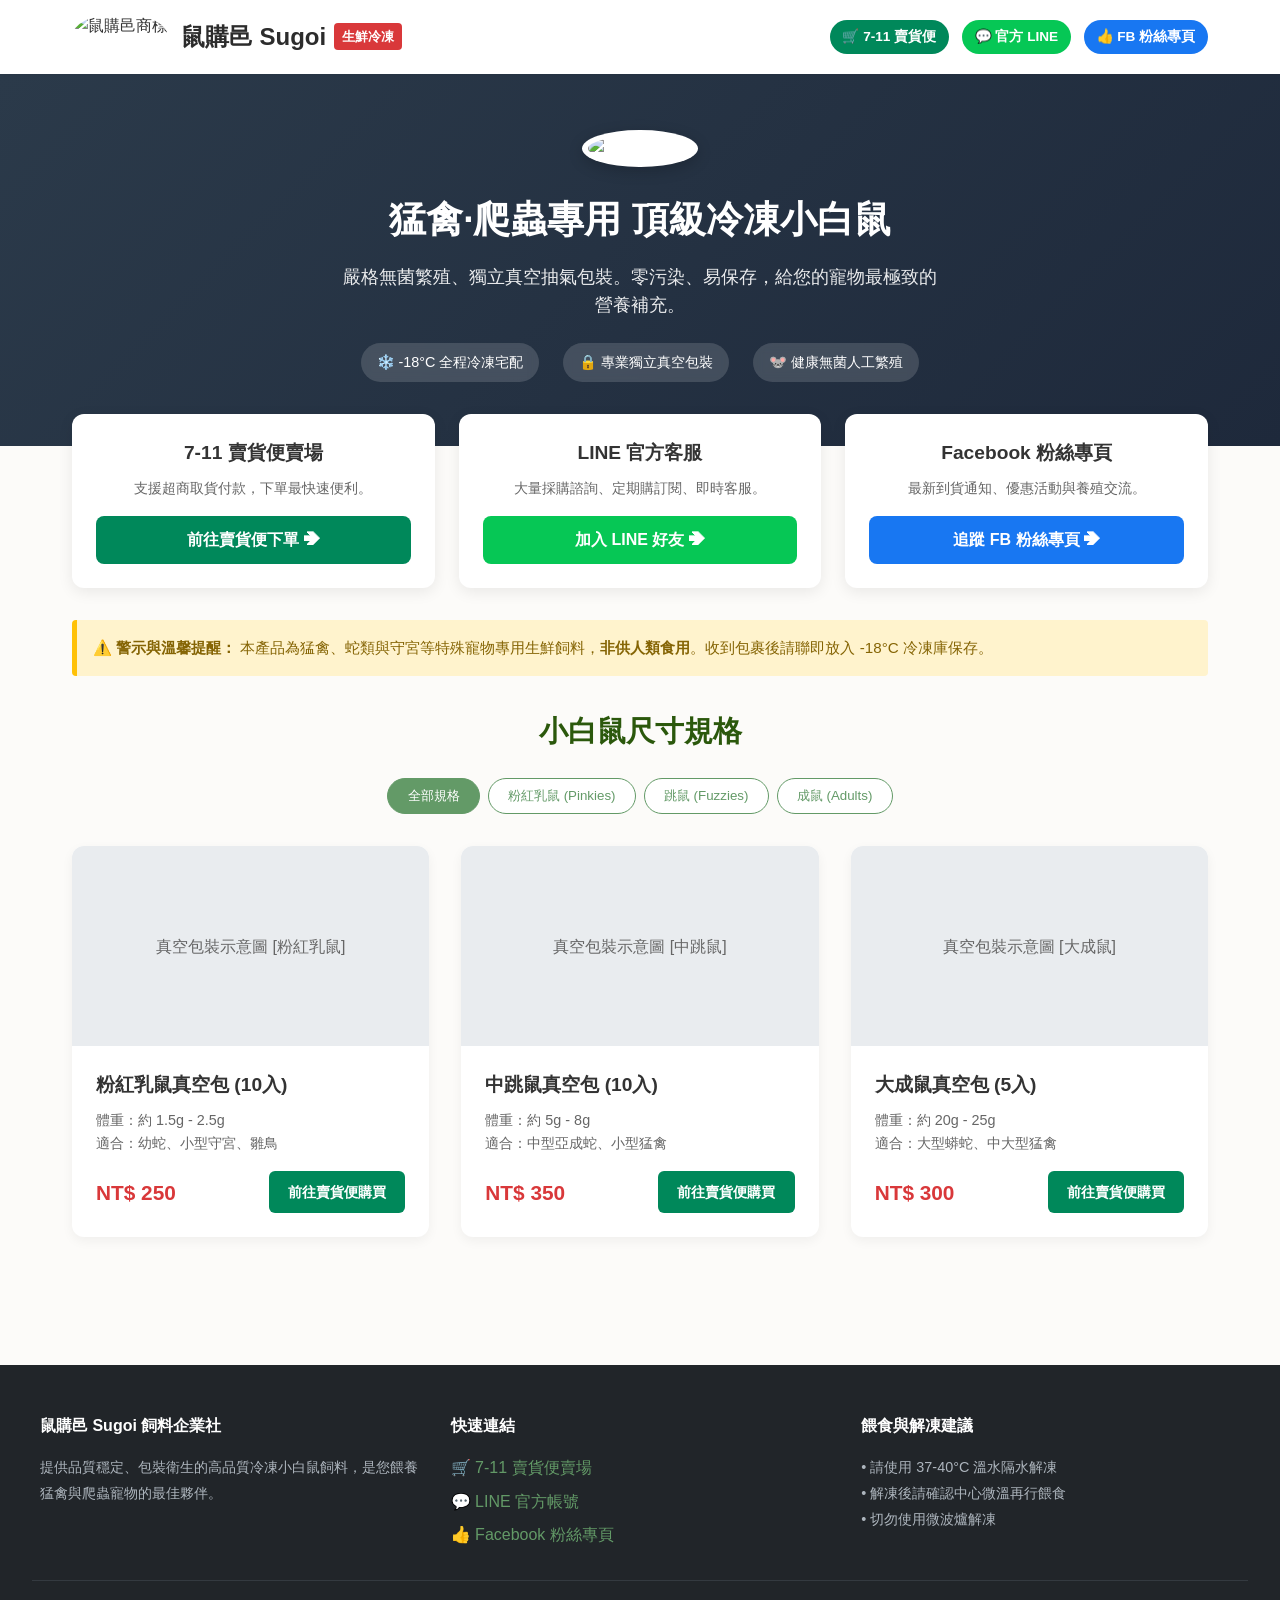
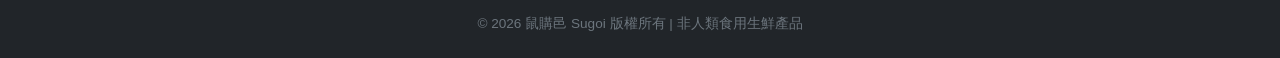
==== index.html @ fac13fe6 "Rename main.html to index.html" ====
<!DOCTYPE html>
<html lang="zh-TW">
<head>
  <meta charset="UTF-8">
  <meta name="viewport" content="width=device-width, initial-scale=1.0">
  <title>鼠購邑 Sugoi | 專業冷凍小白鼠真空包專賣（猛禽·爬蟲飼料）</title>
  <style>
    :root {
      --primary-color: #2b580c;
      --secondary-color: #639a67;
      --accent-color: #d9383a; /* 採用 Logo 手寫字的紅色 */
      --line-color: #06c755;
      --fb-color: #1877f2;
      --myship-color: #00885a;
      --bg-color: #fcfbf9;
      --card-bg: #ffffff;
      --text-color: #333333;
      --text-muted: #666666;
    }

    * {
      box-sizing: border-box;
      margin: 0;
      padding: 0;
      font-family: -apple-system, BlinkMacSystemFont, "Segoe UI", Roboto, "Helvetica Neue", Arial, sans-serif;
    }

    body {
      background-color: var(--bg-color);
      color: var(--text-color);
      line-height: 1.6;
    }

    /* Header & Navigation */
    header {
      background-color: #ffffff;
      box-shadow: 0 2px 5px rgba(0,0,0,0.05);
      position: sticky;
      top: 0;
      z-index: 100;
    }

    .nav-container {
      max-width: 1200px;
      margin: 0 auto;
      display: flex;
      justify-content: space-between;
      align-items: center;
      padding: 0.8rem 2rem;
    }

    .logo {
      display: flex;
      align-items: center;
      gap: 0.8rem;
      text-decoration: none;
    }

    .logo-img {
      height: 48px;
      width: auto;
      border-radius: 50%;
    }

    .logo-text {
      font-size: 1.5rem;
      font-weight: bold;
      color: #2c2c2c;
      display: flex;
      align-items: center;
      gap: 0.5rem;
    }

    .logo-tag {
      font-size: 0.8rem;
      background-color: var(--accent-color);
      color: white;
      padding: 0.2rem 0.5rem;
      border-radius: 4px;
    }

    .nav-socials {
      display: flex;
      gap: 0.8rem;
    }

    .btn-link-sm {
      text-decoration: none;
      font-size: 0.85rem;
      font-weight: bold;
      padding: 0.4rem 0.8rem;
      border-radius: 20px;
      color: white;
      display: inline-flex;
      align-items: center;
      gap: 0.3rem;
      transition: opacity 0.2s;
    }

    .btn-link-sm:hover {
      opacity: 0.85;
    }

    .btn-myship { background-color: var(--myship-color); }
    .btn-line { background-color: var(--line-color); }
    .btn-fb { background-color: var(--fb-color); }

    /* Hero Section */
    .hero {
      background: linear-gradient(135deg, #2b3a4a 0%, #1e293b 100%);
      color: white;
      text-align: center;
      padding: 3.5rem 2rem 4rem;
    }

    .hero-logo-wrapper {
      margin-bottom: 1.5rem;
    }

    .hero-logo {
      width: 120px;
      height: 120px;
      background: white;
      border-radius: 50%;
      padding: 6px;
      box-shadow: 0 4px 15px rgba(0,0,0,0.2);
    }

    .hero h1 {
      font-size: 2.3rem;
      margin-bottom: 0.8rem;
    }

    .hero p {
      font-size: 1.1rem;
      opacity: 0.9;
      max-width: 600px;
      margin: 0 auto 1.5rem;
    }

    /* Channel Banner Section */
    .channel-section {
      max-width: 1200px;
      margin: -2rem auto 2rem;
      padding: 0 2rem;
      position: relative;
      z-index: 10;
    }

    .channel-grid {
      display: grid;
      grid-template-columns: repeat(auto-fit, minmax(260px, 1fr));
      gap: 1.5rem;
    }

    .channel-card {
      background: white;
      border-radius: 12px;
      padding: 1.5rem;
      text-align: center;
      box-shadow: 0 4px 15px rgba(0,0,0,0.08);
      display: flex;
      flex-direction: column;
      align-items: center;
      justify-content: space-between;
    }

    .channel-card h3 {
      font-size: 1.2rem;
      margin-bottom: 0.5rem;
    }

    .channel-card p {
      font-size: 0.9rem;
      color: var(--text-muted);
      margin-bottom: 1rem;
    }

    .btn-channel {
      display: block;
      width: 100%;
      padding: 0.7rem;
      border-radius: 8px;
      color: white;
      text-decoration: none;
      font-weight: bold;
      transition: opacity 0.2s;
    }

    .btn-channel:hover {
      opacity: 0.9;
    }

    /* Trust Badges */
    .trust-badges {
      display: flex;
      justify-content: center;
      gap: 1.5rem;
      flex-wrap: wrap;
      margin-top: 1rem;
    }

    .badge {
      background-color: rgba(255, 255, 255, 0.15);
      padding: 0.5rem 1rem;
      border-radius: 20px;
      font-size: 0.9rem;
      backdrop-filter: blur(5px);
    }

    /* Warning Banner */
    .warning-banner {
      background-color: #fff3cd;
      border-left: 5px solid #ffc107;
      color: #856404;
      padding: 1rem;
      max-width: 1200px;
      margin: 2rem auto;
      border-radius: 4px;
      font-size: 0.95rem;
    }

    /* Products Section */
    .main-container {
      max-width: 1200px;
      margin: 0 auto;
      padding: 0 2rem 4rem;
    }

    .section-title {
      font-size: 1.8rem;
      color: var(--primary-color);
      margin-bottom: 1.5rem;
      text-align: center;
    }

    .filter-tags {
      display: flex;
      justify-content: center;
      gap: 0.5rem;
      margin-bottom: 2rem;
    }

    .tag-btn {
      border: 1px solid var(--secondary-color);
      background: white;
      color: var(--secondary-color);
      padding: 0.5rem 1.2rem;
      border-radius: 20px;
      cursor: pointer;
      transition: all 0.2s;
    }

    .tag-btn.active, .tag-btn:hover {
      background-color: var(--secondary-color);
      color: white;
    }

    .product-grid {
      display: grid;
      grid-template-columns: repeat(auto-fill, minmax(280px, 1fr));
      gap: 2rem;
    }

    .product-card {
      background: var(--card-bg);
      border-radius: 12px;
      overflow: hidden;
      box-shadow: 0 4px 12px rgba(0,0,0,0.05);
      transition: transform 0.2s;
      display: flex;
      flex-direction: column;
    }

    .product-card:hover {
      transform: translateY(-5px);
    }

    .product-img {
      width: 100%;
      height: 200px;
      background-color: #e9ecef;
      display: flex;
      align-items: center;
      justify-content: center;
      color: var(--text-muted);
    }

    .product-info {
      padding: 1.5rem;
      display: flex;
      flex-direction: column;
      flex-grow: 1;
    }

    .product-title {
      font-size: 1.2rem;
      font-weight: bold;
      margin-bottom: 0.5rem;
    }

    .product-desc {
      font-size: 0.9rem;
      color: var(--text-muted);
      margin-bottom: 1rem;
      flex-grow: 1;
    }

    .product-meta {
      display: flex;
      justify-content: space-between;
      align-items: center;
      margin-top: auto;
    }

    .product-price {
      font-size: 1.3rem;
      font-weight: bold;
      color: var(--accent-color);
    }

    .btn-buy-link {
      background-color: var(--myship-color);
      color: white;
      text-decoration: none;
      padding: 0.6rem 1.2rem;
      border-radius: 6px;
      font-weight: bold;
      font-size: 0.9rem;
    }

    /* Footer */
    footer {
      background-color: #212529;
      color: white;
      padding: 3rem 2rem 1.5rem;
      margin-top: 4rem;
    }

    .footer-content {
      max-width: 1200px;
      margin: 0 auto;
      display: grid;
      grid-template-columns: repeat(auto-fit, minmax(250px, 1fr));
      gap: 2rem;
      margin-bottom: 2rem;
    }

    .footer-section h4 {
      margin-bottom: 1rem;
      color: #ffffff;
    }

    .footer-section p, .footer-section li {
      font-size: 0.9rem;
      color: #adb5bd;
      line-height: 1.8;
      list-style: none;
    }

    .footer-links {
      display: flex;
      flex-direction: column;
      gap: 0.5rem;
    }

    .footer-links a {
      color: #639a67;
      text-decoration: none;
    }

    .footer-links a:hover {
      text-decoration: underline;
    }

    .copyright {
      text-align: center;
      padding-top: 2rem;
      border-top: 1px solid #343a40;
      color: #6c757d;
      font-size: 0.85rem;
    }

    @media (max-width: 768px) {
      .nav-container {
        flex-direction: column;
        gap: 1rem;
      }
    }
  </style>
</head>
<body>

  <header>
    <div class="nav-container">
      <div class="logo">
        <!-- 請將 logo.jpg 替換為您的圖片檔案路徑 -->
        <img src="logo.jpg" alt="鼠購邑商標" class="logo-img">
        <span class="logo-text">
          鼠購邑 Sugoi
          <span class="logo-tag">生鮮冷凍</span>
        </span>
      </div>
      <!-- 快捷選單 -->
      <div class="nav-socials">
        <a href="https://myship.7-11.com.tw/" target="_blank" class="btn-link-sm btn-myship">🛒 7-11 賣貨便</a>
        <a href="https://lin.ee/vz9fBMV" target="_blank" class="btn-link-sm btn-line">💬 官方 LINE</a>
        <a href="https://www.facebook.com/profile.php?id=61593536202782" target="_blank" class="btn-link-sm btn-fb">👍 FB 粉絲專頁</a>
      </div>
    </div>
  </header>

  <section class="hero">
    <div class="hero-logo-wrapper">
      <!-- 大型首頁 Logo 展示 -->
      <img src="logo.jpg" alt="鼠購邑 Logo" class="hero-logo">
    </div>
    <h1>猛禽·爬蟲專用 頂級冷凍小白鼠</h1>
    <p>嚴格無菌繁殖、獨立真空抽氣包裝。零污染、易保存，給您的寵物最極致的營養補充。</p>
    
    <div class="trust-badges">
      <span class="badge">❄️ -18°C 全程冷凍宅配</span>
      <span class="badge">🔒 專業獨立真空包裝</span>
      <span class="badge">🐭 健康無菌人工繁殖</span>
    </div>
  </section>

  <!-- 賣場與社群主要按鈕區塊 -->
  <div class="channel-section">
    <div class="channel-grid">
      <!-- 賣貨便 -->
      <div class="channel-card">
        <div>
          <h3>7-11 賣貨便賣場</h3>
          <p>支援超商取貨付款，下單最快速便利。</p>
        </div>
        <a href="https://myship.7-11.com.tw/" target="_blank" class="btn-channel btn-myship">前往賣貨便下單 ➔</a>
      </div>

      <!-- 官方 LINE -->
      <div class="channel-card">
        <div>
          <h3>LINE 官方客服</h3>
          <p>大量採購諮詢、定期購訂閱、即時客服。</p>
        </div>
        <a href="https://lin.ee/vz9fBMV" target="_blank" class="btn-channel btn-line">加入 LINE 好友 ➔</a>
      </div>

      <!-- FB 粉專 -->
      <div class="channel-card">
        <div>
          <h3>Facebook 粉絲專頁</h3>
          <p>最新到貨通知、優惠活動與養殖交流。</p>
        </div>
        <a href="https://www.facebook.com/profile.php?id=61593536202782" target="_blank" class="btn-channel btn-fb">追蹤 FB 粉絲專頁 ➔</a>
      </div>
    </div>
  </div>

  <div class="main-container">
    <div class="warning-banner">
      <strong>⚠️ 警示與溫馨提醒：</strong>
      本產品為猛禽、蛇類與守宮等特殊寵物專用生鮮飼料，<strong>非供人類食用</strong>。收到包裹後請聯即放入 -18°C 冷凍庫保存。
    </div>

    <h2 class="section-title">小白鼠尺寸規格</h2>

    <div class="filter-tags">
      <button class="tag-btn active">全部規格</button>
      <button class="tag-btn">粉紅乳鼠 (Pinkies)</button>
      <button class="tag-btn">跳鼠 (Fuzzies)</button>
      <button class="tag-btn">成鼠 (Adults)</button>
    </div>

    <div class="product-grid">
      <!-- Product 1 -->
      <div class="product-card">
        <div class="product-img">真空包裝示意圖 [粉紅乳鼠]</div>
        <div class="product-info">
          <div class="product-title">粉紅乳鼠真空包 (10入)</div>
          <div class="product-desc">體重：約 1.5g - 2.5g<br>適合：幼蛇、小型守宮、雛鳥</div>
          <div class="product-meta">
            <span class="product-price">NT$ 250</span>
            <a href="https://myship.7-11.com.tw/" target="_blank" class="btn-buy-link">前往賣貨便購買</a>
          </div>
        </div>
      </div>

      <!-- Product 2 -->
      <div class="product-card">
        <div class="product-img">真空包裝示意圖 [中跳鼠]</div>
        <div class="product-info">
          <div class="product-title">中跳鼠真空包 (10入)</div>
          <div class="product-desc">體重：約 5g - 8g<br>適合：中型亞成蛇、小型猛禽</div>
          <div class="product-meta">
            <span class="product-price">NT$ 350</span>
            <a href="https://myship.7-11.com.tw/" target="_blank" class="btn-buy-link">前往賣貨便購買</a>
          </div>
        </div>
      </div>

      <!-- Product 3 -->
      <div class="product-card">
        <div class="product-img">真空包裝示意圖 [大成鼠]</div>
        <div class="product-info">
          <div class="product-title">大成鼠真空包 (5入)</div>
          <div class="product-desc">體重：約 20g - 25g<br>適合：大型蟒蛇、中大型猛禽</div>
          <div class="product-meta">
            <span class="product-price">NT$ 300</span>
            <a href="https://myship.7-11.com.tw/" target="_blank" class="btn-buy-link">前往賣貨便購買</a>
          </div>
        </div>
      </div>
    </div>
  </div>

  <footer>
    <div class="footer-content">
      <div class="footer-section">
        <h4>鼠購邑 Sugoi 飼料企業社</h4>
        <p>提供品質穩定、包裝衛生的高品質冷凍小白鼠飼料，是您餵養猛禽與爬蟲寵物的最佳夥伴。</p>
      </div>
      <div class="footer-section">
        <h4>快速連結</h4>
        <div class="footer-links">
          <a href="https://myship.7-11.com.tw/" target="_blank">🛒 7-11 賣貨便賣場</a>
          <a href="https://lin.ee/vz9fBMV" target="_blank">💬 LINE 官方帳號</a>
          <a href="https://www.facebook.com/profile.php?id=61593536202782" target="_blank">👍 Facebook 粉絲專頁</a>
        </div>
      </div>
      <div class="footer-section">
        <h4>餵食與解凍建議</h4>
        <ul>
          <li>• 請使用 37-40°C 溫水隔水解凍</li>
          <li>• 解凍後請確認中心微溫再行餵食</li>
          <li>• 切勿使用微波爐解凍</li>
        </ul>
      </div>
    </div>
    <div class="copyright">
      &copy; 2026 鼠購邑 Sugoi 版權所有 | 非人類食用生鮮產品
    </div>
  </footer>

</body>
</html>
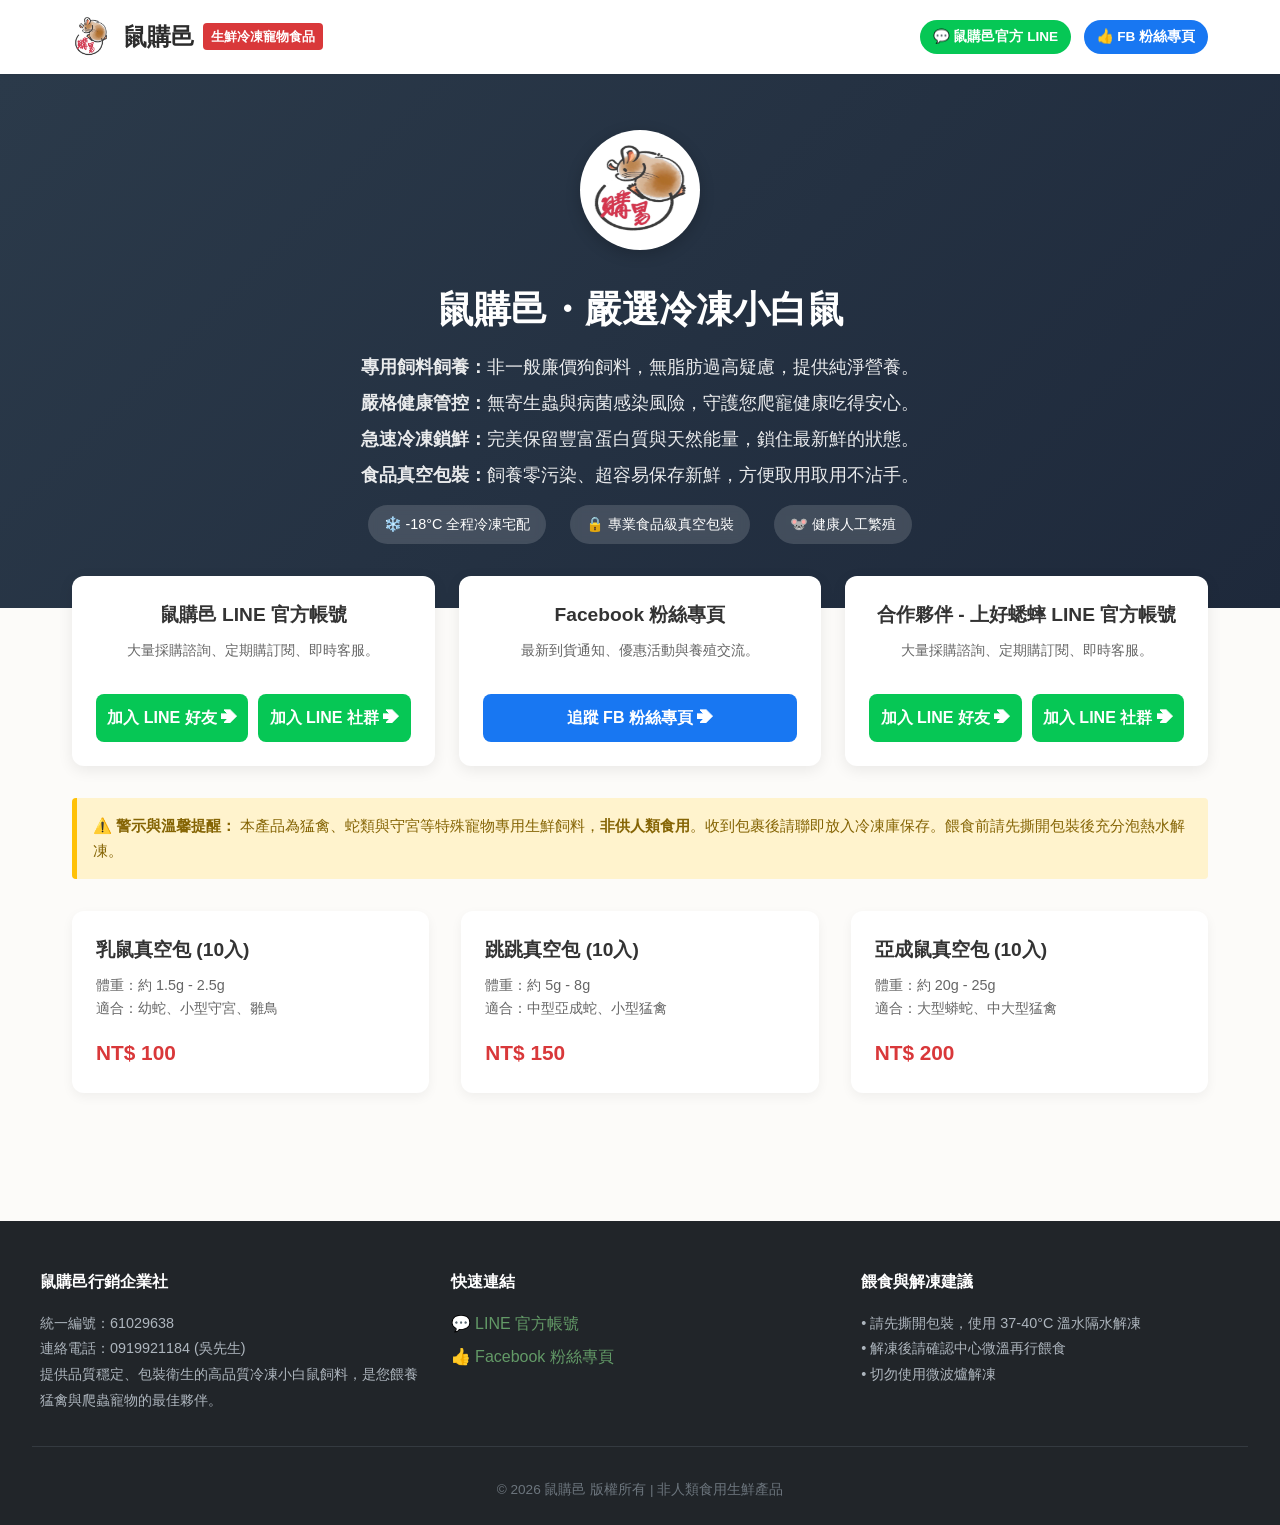
==== commit 0c7a4c9b: "adjust img, remove 711" ====
--- a/index.html
+++ b/index.html
@@ -135,7 +135,7 @@
       font-size: 1.1rem;
       opacity: 0.9;
       max-width: 600px;
-      margin: 0 auto 1.5rem;
+      margin: 0 auto 0.5rem;
     }
 
     /* Channel Banner Section */
@@ -164,6 +164,17 @@
       align-items: center;
       justify-content: space-between;
     }
+	
+	.channel-btns {
+	  display: flex;
+	  gap: 10px; /* 兩個按鈕之間的間距 */
+	  width: 100%;
+	  margin-top: 1rem; /* 與上方文字保持距離 */
+	}
+	.channel-btns .btn-channel {
+	  flex: 1; 
+	  text-align: center;
+	}
 
     .channel-card h3 {
       font-size: 1.2rem;
@@ -397,14 +408,14 @@
         <!-- 請將 logo.jpg 替換為您的圖片檔案路徑 -->
         <img src="logo.jpg" alt="鼠購邑商標" class="logo-img">
         <span class="logo-text">
-          鼠購邑 Sugoi
-          <span class="logo-tag">生鮮冷凍</span>
+          鼠購邑 
+          <span class="logo-tag">生鮮冷凍寵物食品</span>
         </span>
       </div>
       <!-- 快捷選單 -->
       <div class="nav-socials">
-        <a href="https://myship.7-11.com.tw/" target="_blank" class="btn-link-sm btn-myship">🛒 7-11 賣貨便</a>
-        <a href="https://lin.ee/vz9fBMV" target="_blank" class="btn-link-sm btn-line">💬 官方 LINE</a>
+        <!--<a href="https://myship.7-11.com.tw/" target="_blank" class="btn-link-sm btn-myship">🛒 7-11 賣貨便</a>-->
+        <a href="https://lin.ee/5PnQaA1p" target="_blank" class="btn-link-sm btn-line">💬 鼠購邑官方 LINE</a>
         <a href="https://www.facebook.com/profile.php?id=61593536202782" target="_blank" class="btn-link-sm btn-fb">👍 FB 粉絲專頁</a>
       </div>
     </div>
@@ -415,13 +426,18 @@
       <!-- 大型首頁 Logo 展示 -->
       <img src="logo.jpg" alt="鼠購邑 Logo" class="hero-logo">
     </div>
-    <h1>猛禽·爬蟲專用 頂級冷凍小白鼠</h1>
-    <p>嚴格無菌繁殖、獨立真空抽氣包裝。零污染、易保存，給您的寵物最極致的營養補充。</p>
+    <h1>鼠購邑・嚴選冷凍小白鼠</h1>
+    
+		<p><strong>專用飼料飼養：</strong>非一般廉價狗飼料，無脂肪過高疑慮，提供純淨營養。</p>
+		<p><strong>嚴格健康管控：</strong>無寄生蟲與病菌感染風險，守護您爬寵健康吃得安心。</p>
+		<p><strong>急速冷凍鎖鮮：</strong>完美保留豐富蛋白質與天然能量，鎖住最新鮮的狀態。</p>
+		<p><strong>食品真空包裝：</strong>飼養零污染、超容易保存新鮮，方便取用取用不沾手。</p>
+	
     
     <div class="trust-badges">
       <span class="badge">❄️ -18°C 全程冷凍宅配</span>
-      <span class="badge">🔒 專業獨立真空包裝</span>
-      <span class="badge">🐭 健康無菌人工繁殖</span>
+      <span class="badge">🔒 專業食品級真空包裝</span>
+      <span class="badge">🐭 健康人工繁殖</span>
     </div>
   </section>
 
@@ -429,21 +445,24 @@
   <div class="channel-section">
     <div class="channel-grid">
       <!-- 賣貨便 -->
-      <div class="channel-card">
+     <!--   <div class="channel-card">
         <div>
           <h3>7-11 賣貨便賣場</h3>
           <p>支援超商取貨付款，下單最快速便利。</p>
         </div>
         <a href="https://myship.7-11.com.tw/" target="_blank" class="btn-channel btn-myship">前往賣貨便下單 ➔</a>
-      </div>
-
-      <!-- 官方 LINE -->
+      </div>-->
+
+      <!-- 鼠購邑 官方 LINE -->
       <div class="channel-card">
         <div>
-          <h3>LINE 官方客服</h3>
+          <h3>鼠購邑 LINE 官方帳號</h3>
           <p>大量採購諮詢、定期購訂閱、即時客服。</p>
         </div>
-        <a href="https://lin.ee/vz9fBMV" target="_blank" class="btn-channel btn-line">加入 LINE 好友 ➔</a>
+        <div class="channel-btns">
+		  <a href="https://lin.ee/5PnQaA1p" target="_blank" class="btn-channel btn-line">加入 LINE 好友 ➔</a>
+		  <a href="https://line.me/ti/g2/qRrYvWYRde_SUT8igw2wKA8RjkIWfy47quoFrw?utm_source=invitation&utm_medium=link_copy&utm_campaign=default" target="_blank" class="btn-channel btn-line">加入 LINE 社群 ➔</a>
+		</div>
       </div>
 
       <!-- FB 粉專 -->
@@ -454,60 +473,72 @@
         </div>
         <a href="https://www.facebook.com/profile.php?id=61593536202782" target="_blank" class="btn-channel btn-fb">追蹤 FB 粉絲專頁 ➔</a>
       </div>
+	  
+	  <!-- 上好蟋蟀 官方 LINE -->
+      <div class="channel-card">
+        <div>
+          <h3>合作夥伴 - 上好蟋蟀 LINE 官方帳號</h3>
+          <p>大量採購諮詢、定期購訂閱、即時客服。</p>
+        </div>
+        <div class="channel-btns">
+		  <a href="https://lin.ee/ZUzJDym" target="_blank" class="btn-channel btn-line">加入 LINE 好友 ➔</a>
+		  <a href="https://line.me/ti/g2/BGSgOTz0aRKeC9cPM27DMjA9hhCTMqw4ssj5Cw?utm_source=invitation&utm_medium=link_copy&utm_campaign=default" target="_blank" class="btn-channel btn-line">加入 LINE 社群 ➔</a>
+		</div>
+      </div>
     </div>
   </div>
 
   <div class="main-container">
     <div class="warning-banner">
       <strong>⚠️ 警示與溫馨提醒：</strong>
-      本產品為猛禽、蛇類與守宮等特殊寵物專用生鮮飼料，<strong>非供人類食用</strong>。收到包裹後請聯即放入 -18°C 冷凍庫保存。
-    </div>
-
-    <h2 class="section-title">小白鼠尺寸規格</h2>
+      本產品為猛禽、蛇類與守宮等特殊寵物專用生鮮飼料，<strong>非供人類食用</strong>。收到包裹後請聯即放入冷凍庫保存。餵食前請先撕開包裝後充分泡熱水解凍。
+    </div>
+
+ <!--   <h2 class="section-title">小白鼠尺寸規格</h2>
 
     <div class="filter-tags">
       <button class="tag-btn active">全部規格</button>
       <button class="tag-btn">粉紅乳鼠 (Pinkies)</button>
       <button class="tag-btn">跳鼠 (Fuzzies)</button>
       <button class="tag-btn">成鼠 (Adults)</button>
-    </div>
-
-    <div class="product-grid">
+    </div>-->
+
+  <div class="product-grid">
       <!-- Product 1 -->
-      <div class="product-card">
-        <div class="product-img">真空包裝示意圖 [粉紅乳鼠]</div>
+    <div class="product-card">
+        <!--<div class="product-img">真空包裝示意圖 [粉紅乳鼠]</div>-->
         <div class="product-info">
-          <div class="product-title">粉紅乳鼠真空包 (10入)</div>
+          <div class="product-title">乳鼠真空包 (10入)</div>
           <div class="product-desc">體重：約 1.5g - 2.5g<br>適合：幼蛇、小型守宮、雛鳥</div>
           <div class="product-meta">
-            <span class="product-price">NT$ 250</span>
-            <a href="https://myship.7-11.com.tw/" target="_blank" class="btn-buy-link">前往賣貨便購買</a>
+            <span class="product-price">NT$ 100</span>
+             <!--<a href="https://myship.7-11.com.tw/" target="_blank" class="btn-buy-link">前往賣貨便購買</a> -->
           </div>
         </div>
       </div>
 
       <!-- Product 2 -->
-      <div class="product-card">
-        <div class="product-img">真空包裝示意圖 [中跳鼠]</div>
+    <div class="product-card">
+        <!--<div class="product-img">真空包裝示意圖 [中跳鼠]</div>-->
         <div class="product-info">
-          <div class="product-title">中跳鼠真空包 (10入)</div>
+          <div class="product-title">跳跳真空包 (10入)</div>
           <div class="product-desc">體重：約 5g - 8g<br>適合：中型亞成蛇、小型猛禽</div>
           <div class="product-meta">
-            <span class="product-price">NT$ 350</span>
-            <a href="https://myship.7-11.com.tw/" target="_blank" class="btn-buy-link">前往賣貨便購買</a>
+            <span class="product-price">NT$ 150</span>
+             <!-- <a href="https://myship.7-11.com.tw/" target="_blank" class="btn-buy-link">前往賣貨便購買</a>-->
           </div>
         </div>
       </div>
 
       <!-- Product 3 -->
-      <div class="product-card">
-        <div class="product-img">真空包裝示意圖 [大成鼠]</div>
+    <div class="product-card">
+        <!--  <div class="product-img">真空包裝示意圖 [大成鼠]</div>-->
         <div class="product-info">
-          <div class="product-title">大成鼠真空包 (5入)</div>
+          <div class="product-title">亞成鼠真空包 (10入)</div>
           <div class="product-desc">體重：約 20g - 25g<br>適合：大型蟒蛇、中大型猛禽</div>
           <div class="product-meta">
-            <span class="product-price">NT$ 300</span>
-            <a href="https://myship.7-11.com.tw/" target="_blank" class="btn-buy-link">前往賣貨便購買</a>
+            <span class="product-price">NT$ 200</span>
+             <!-- <a href="https://myship.7-11.com.tw/" target="_blank" class="btn-buy-link">前往賣貨便購買</a>-->
           </div>
         </div>
       </div>
@@ -517,28 +548,30 @@
   <footer>
     <div class="footer-content">
       <div class="footer-section">
-        <h4>鼠購邑 Sugoi 飼料企業社</h4>
+        <h4>鼠購邑行銷企業社</h4>
+		<p>統一編號：61029638</p>
+		<p>連絡電話：0919921184 (吳先生)</p>
         <p>提供品質穩定、包裝衛生的高品質冷凍小白鼠飼料，是您餵養猛禽與爬蟲寵物的最佳夥伴。</p>
       </div>
       <div class="footer-section">
         <h4>快速連結</h4>
         <div class="footer-links">
-          <a href="https://myship.7-11.com.tw/" target="_blank">🛒 7-11 賣貨便賣場</a>
-          <a href="https://lin.ee/vz9fBMV" target="_blank">💬 LINE 官方帳號</a>
+          <!-- <a href="https://myship.7-11.com.tw/" target="_blank">🛒 7-11 賣貨便賣場</a>-->
+          <a href="https://lin.ee/5PnQaA1p" target="_blank">💬 LINE 官方帳號</a>
           <a href="https://www.facebook.com/profile.php?id=61593536202782" target="_blank">👍 Facebook 粉絲專頁</a>
         </div>
       </div>
       <div class="footer-section">
         <h4>餵食與解凍建議</h4>
         <ul>
-          <li>• 請使用 37-40°C 溫水隔水解凍</li>
+          <li>• 請先撕開包裝，使用 37-40°C 溫水隔水解凍</li>
           <li>• 解凍後請確認中心微溫再行餵食</li>
           <li>• 切勿使用微波爐解凍</li>
         </ul>
       </div>
     </div>
     <div class="copyright">
-      &copy; 2026 鼠購邑 Sugoi 版權所有 | 非人類食用生鮮產品
+      &copy; 2026 鼠購邑 版權所有 | 非人類食用生鮮產品
     </div>
   </footer>
 
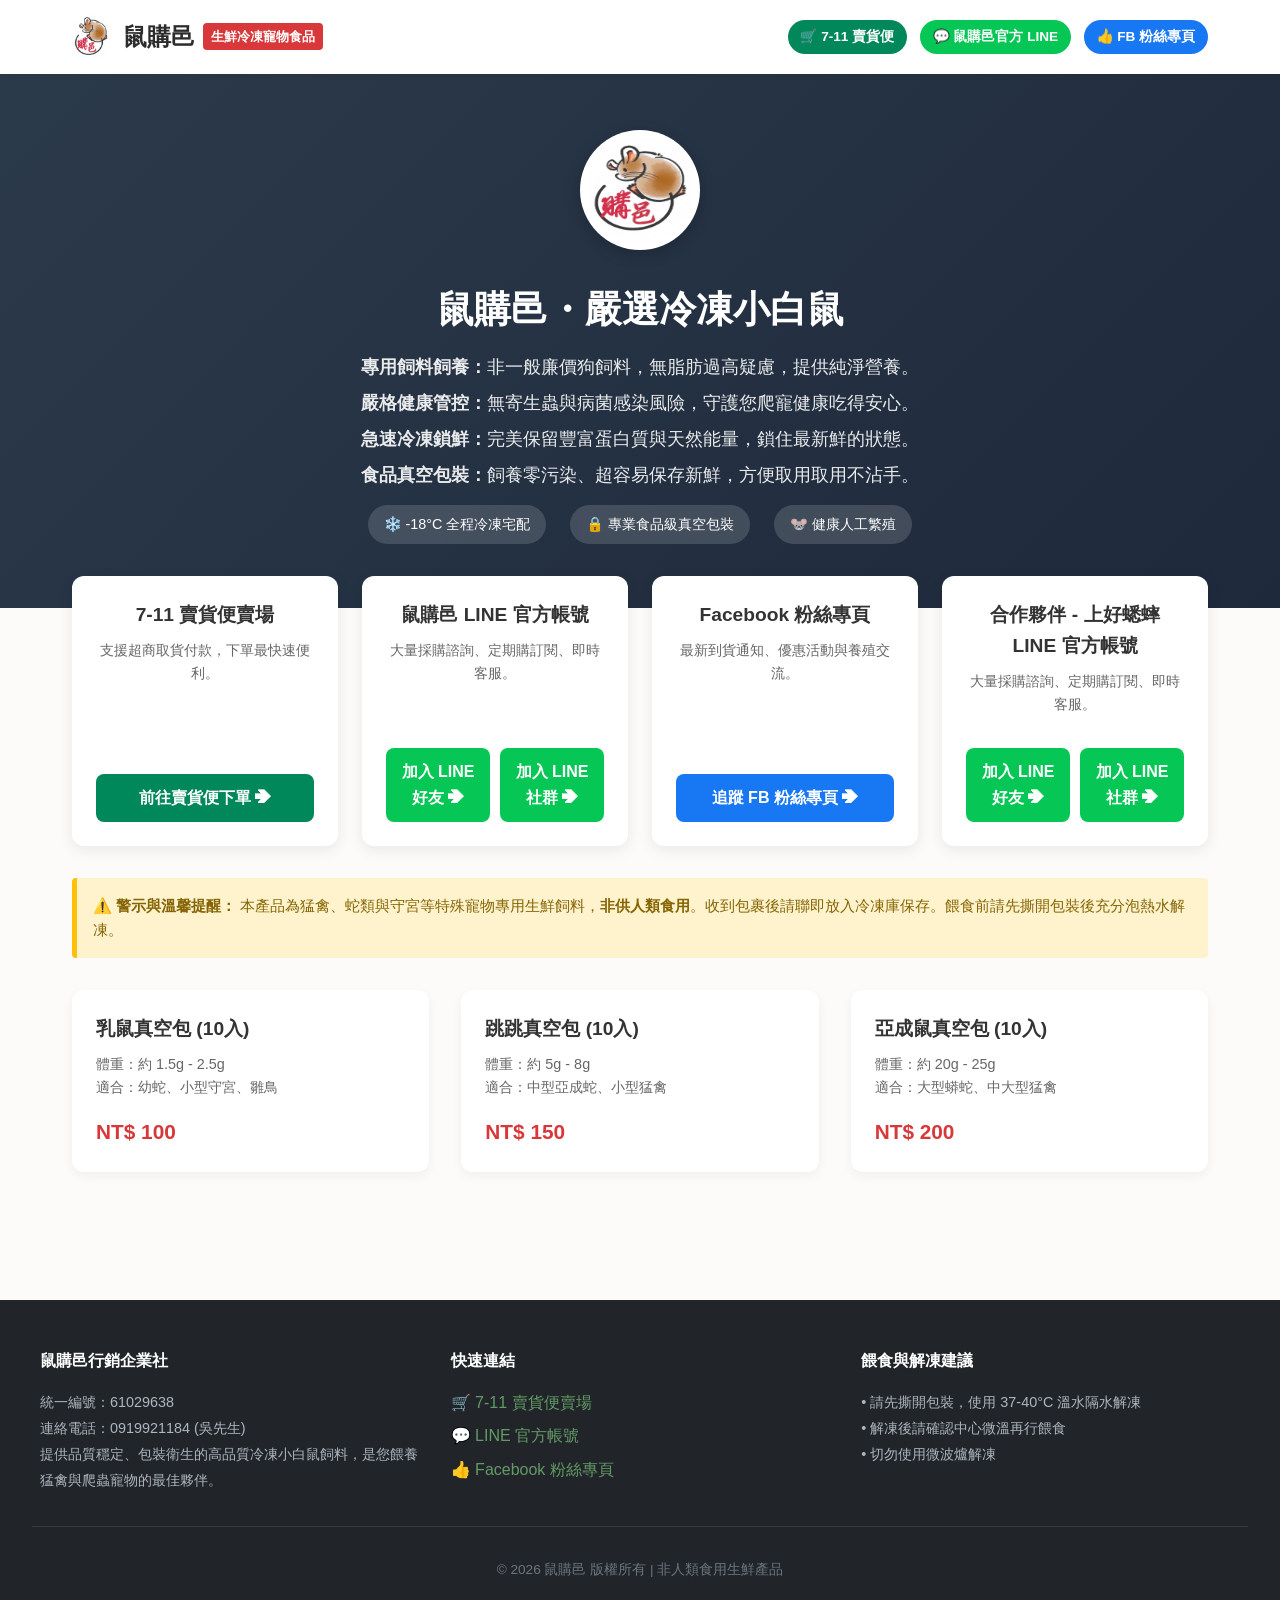
==== commit baaa29ac: "add 711" ====
--- a/index.html
+++ b/index.html
@@ -414,7 +414,7 @@
       </div>
       <!-- 快捷選單 -->
       <div class="nav-socials">
-        <!--<a href="https://myship.7-11.com.tw/" target="_blank" class="btn-link-sm btn-myship">🛒 7-11 賣貨便</a>-->
+        <a href="https://myship.7-11.com.tw/general/detail/GM2610208276021" target="_blank" class="btn-link-sm btn-myship">🛒 7-11 賣貨便</a>
         <a href="https://lin.ee/5PnQaA1p" target="_blank" class="btn-link-sm btn-line">💬 鼠購邑官方 LINE</a>
         <a href="https://www.facebook.com/profile.php?id=61593536202782" target="_blank" class="btn-link-sm btn-fb">👍 FB 粉絲專頁</a>
       </div>
@@ -445,13 +445,13 @@
   <div class="channel-section">
     <div class="channel-grid">
       <!-- 賣貨便 -->
-     <!--   <div class="channel-card">
+        <div class="channel-card">
         <div>
           <h3>7-11 賣貨便賣場</h3>
           <p>支援超商取貨付款，下單最快速便利。</p>
         </div>
-        <a href="https://myship.7-11.com.tw/" target="_blank" class="btn-channel btn-myship">前往賣貨便下單 ➔</a>
-      </div>-->
+        <a href="https://myship.7-11.com.tw/general/detail/GM2610208276021" target="_blank" class="btn-channel btn-myship">前往賣貨便下單 ➔</a>
+      </div>
 
       <!-- 鼠購邑 官方 LINE -->
       <div class="channel-card">
@@ -556,7 +556,7 @@
       <div class="footer-section">
         <h4>快速連結</h4>
         <div class="footer-links">
-          <!-- <a href="https://myship.7-11.com.tw/" target="_blank">🛒 7-11 賣貨便賣場</a>-->
+          <a href="https://myship.7-11.com.tw/general/detail/GM2610208276021" target="_blank">🛒 7-11 賣貨便賣場</a>
           <a href="https://lin.ee/5PnQaA1p" target="_blank">💬 LINE 官方帳號</a>
           <a href="https://www.facebook.com/profile.php?id=61593536202782" target="_blank">👍 Facebook 粉絲專頁</a>
         </div>
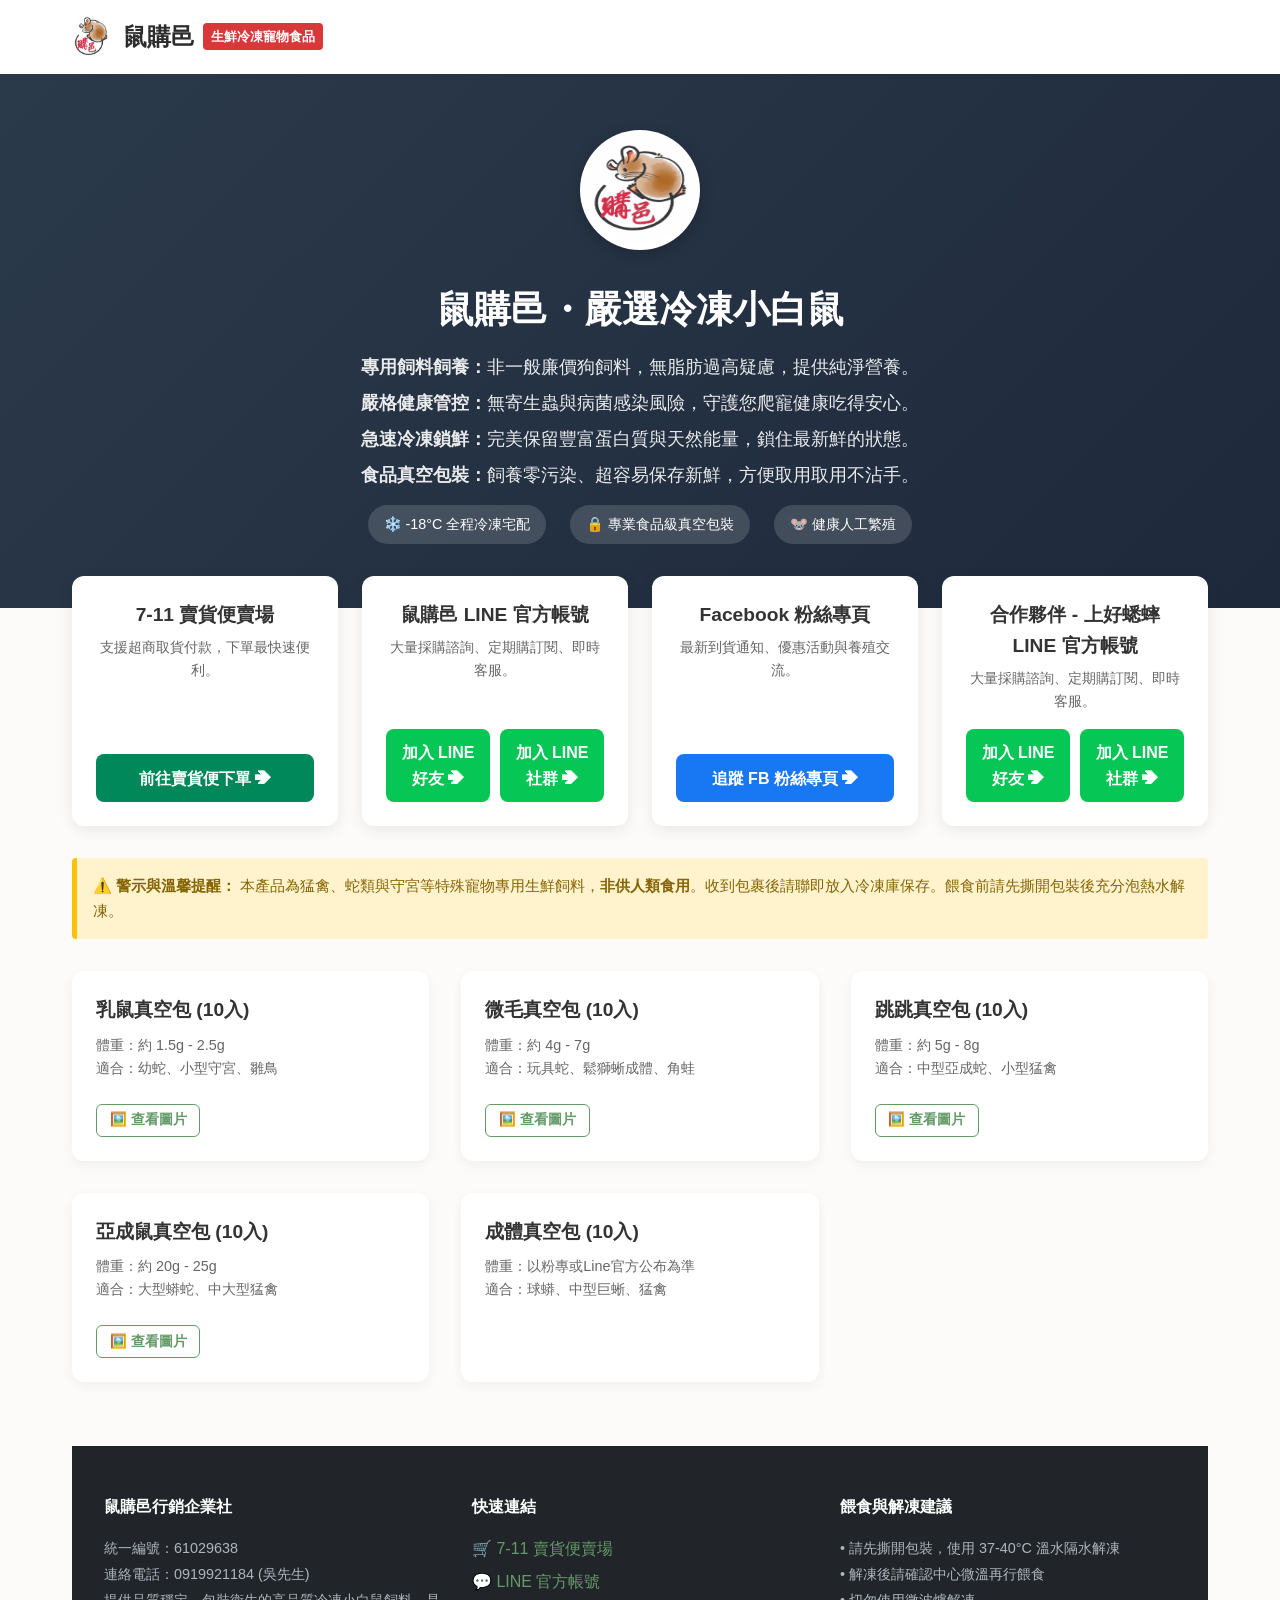
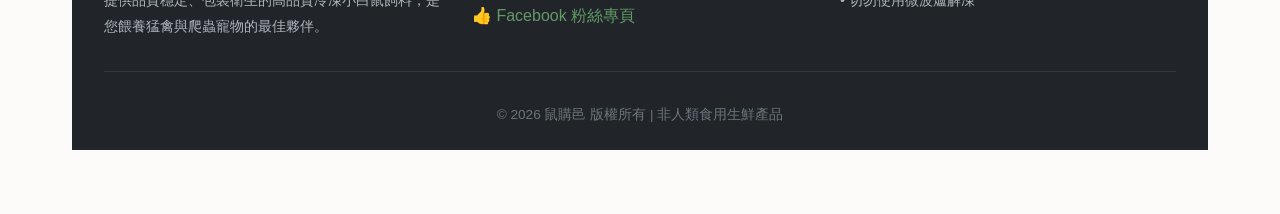
==== commit 01b38916: "add img" ====
--- a/index.html
+++ b/index.html
@@ -4,401 +4,7 @@
   <meta charset="UTF-8">
   <meta name="viewport" content="width=device-width, initial-scale=1.0">
   <title>鼠購邑 Sugoi | 專業冷凍小白鼠真空包專賣（猛禽·爬蟲飼料）</title>
-  <style>
-    :root {
-      --primary-color: #2b580c;
-      --secondary-color: #639a67;
-      --accent-color: #d9383a; /* 採用 Logo 手寫字的紅色 */
-      --line-color: #06c755;
-      --fb-color: #1877f2;
-      --myship-color: #00885a;
-      --bg-color: #fcfbf9;
-      --card-bg: #ffffff;
-      --text-color: #333333;
-      --text-muted: #666666;
-    }
-
-    * {
-      box-sizing: border-box;
-      margin: 0;
-      padding: 0;
-      font-family: -apple-system, BlinkMacSystemFont, "Segoe UI", Roboto, "Helvetica Neue", Arial, sans-serif;
-    }
-
-    body {
-      background-color: var(--bg-color);
-      color: var(--text-color);
-      line-height: 1.6;
-    }
-
-    /* Header & Navigation */
-    header {
-      background-color: #ffffff;
-      box-shadow: 0 2px 5px rgba(0,0,0,0.05);
-      position: sticky;
-      top: 0;
-      z-index: 100;
-    }
-
-    .nav-container {
-      max-width: 1200px;
-      margin: 0 auto;
-      display: flex;
-      justify-content: space-between;
-      align-items: center;
-      padding: 0.8rem 2rem;
-    }
-
-    .logo {
-      display: flex;
-      align-items: center;
-      gap: 0.8rem;
-      text-decoration: none;
-    }
-
-    .logo-img {
-      height: 48px;
-      width: auto;
-      border-radius: 50%;
-    }
-
-    .logo-text {
-      font-size: 1.5rem;
-      font-weight: bold;
-      color: #2c2c2c;
-      display: flex;
-      align-items: center;
-      gap: 0.5rem;
-    }
-
-    .logo-tag {
-      font-size: 0.8rem;
-      background-color: var(--accent-color);
-      color: white;
-      padding: 0.2rem 0.5rem;
-      border-radius: 4px;
-    }
-
-    .nav-socials {
-      display: flex;
-      gap: 0.8rem;
-    }
-
-    .btn-link-sm {
-      text-decoration: none;
-      font-size: 0.85rem;
-      font-weight: bold;
-      padding: 0.4rem 0.8rem;
-      border-radius: 20px;
-      color: white;
-      display: inline-flex;
-      align-items: center;
-      gap: 0.3rem;
-      transition: opacity 0.2s;
-    }
-
-    .btn-link-sm:hover {
-      opacity: 0.85;
-    }
-
-    .btn-myship { background-color: var(--myship-color); }
-    .btn-line { background-color: var(--line-color); }
-    .btn-fb { background-color: var(--fb-color); }
-
-    /* Hero Section */
-    .hero {
-      background: linear-gradient(135deg, #2b3a4a 0%, #1e293b 100%);
-      color: white;
-      text-align: center;
-      padding: 3.5rem 2rem 4rem;
-    }
-
-    .hero-logo-wrapper {
-      margin-bottom: 1.5rem;
-    }
-
-    .hero-logo {
-      width: 120px;
-      height: 120px;
-      background: white;
-      border-radius: 50%;
-      padding: 6px;
-      box-shadow: 0 4px 15px rgba(0,0,0,0.2);
-    }
-
-    .hero h1 {
-      font-size: 2.3rem;
-      margin-bottom: 0.8rem;
-    }
-
-    .hero p {
-      font-size: 1.1rem;
-      opacity: 0.9;
-      max-width: 600px;
-      margin: 0 auto 0.5rem;
-    }
-
-    /* Channel Banner Section */
-    .channel-section {
-      max-width: 1200px;
-      margin: -2rem auto 2rem;
-      padding: 0 2rem;
-      position: relative;
-      z-index: 10;
-    }
-
-    .channel-grid {
-      display: grid;
-      grid-template-columns: repeat(auto-fit, minmax(260px, 1fr));
-      gap: 1.5rem;
-    }
-
-    .channel-card {
-      background: white;
-      border-radius: 12px;
-      padding: 1.5rem;
-      text-align: center;
-      box-shadow: 0 4px 15px rgba(0,0,0,0.08);
-      display: flex;
-      flex-direction: column;
-      align-items: center;
-      justify-content: space-between;
-    }
-	
-	.channel-btns {
-	  display: flex;
-	  gap: 10px; /* 兩個按鈕之間的間距 */
-	  width: 100%;
-	  margin-top: 1rem; /* 與上方文字保持距離 */
-	}
-	.channel-btns .btn-channel {
-	  flex: 1; 
-	  text-align: center;
-	}
-
-    .channel-card h3 {
-      font-size: 1.2rem;
-      margin-bottom: 0.5rem;
-    }
-
-    .channel-card p {
-      font-size: 0.9rem;
-      color: var(--text-muted);
-      margin-bottom: 1rem;
-    }
-
-    .btn-channel {
-      display: block;
-      width: 100%;
-      padding: 0.7rem;
-      border-radius: 8px;
-      color: white;
-      text-decoration: none;
-      font-weight: bold;
-      transition: opacity 0.2s;
-    }
-
-    .btn-channel:hover {
-      opacity: 0.9;
-    }
-
-    /* Trust Badges */
-    .trust-badges {
-      display: flex;
-      justify-content: center;
-      gap: 1.5rem;
-      flex-wrap: wrap;
-      margin-top: 1rem;
-    }
-
-    .badge {
-      background-color: rgba(255, 255, 255, 0.15);
-      padding: 0.5rem 1rem;
-      border-radius: 20px;
-      font-size: 0.9rem;
-      backdrop-filter: blur(5px);
-    }
-
-    /* Warning Banner */
-    .warning-banner {
-      background-color: #fff3cd;
-      border-left: 5px solid #ffc107;
-      color: #856404;
-      padding: 1rem;
-      max-width: 1200px;
-      margin: 2rem auto;
-      border-radius: 4px;
-      font-size: 0.95rem;
-    }
-
-    /* Products Section */
-    .main-container {
-      max-width: 1200px;
-      margin: 0 auto;
-      padding: 0 2rem 4rem;
-    }
-
-    .section-title {
-      font-size: 1.8rem;
-      color: var(--primary-color);
-      margin-bottom: 1.5rem;
-      text-align: center;
-    }
-
-    .filter-tags {
-      display: flex;
-      justify-content: center;
-      gap: 0.5rem;
-      margin-bottom: 2rem;
-    }
-
-    .tag-btn {
-      border: 1px solid var(--secondary-color);
-      background: white;
-      color: var(--secondary-color);
-      padding: 0.5rem 1.2rem;
-      border-radius: 20px;
-      cursor: pointer;
-      transition: all 0.2s;
-    }
-
-    .tag-btn.active, .tag-btn:hover {
-      background-color: var(--secondary-color);
-      color: white;
-    }
-
-    .product-grid {
-      display: grid;
-      grid-template-columns: repeat(auto-fill, minmax(280px, 1fr));
-      gap: 2rem;
-    }
-
-    .product-card {
-      background: var(--card-bg);
-      border-radius: 12px;
-      overflow: hidden;
-      box-shadow: 0 4px 12px rgba(0,0,0,0.05);
-      transition: transform 0.2s;
-      display: flex;
-      flex-direction: column;
-    }
-
-    .product-card:hover {
-      transform: translateY(-5px);
-    }
-
-    .product-img {
-      width: 100%;
-      height: 200px;
-      background-color: #e9ecef;
-      display: flex;
-      align-items: center;
-      justify-content: center;
-      color: var(--text-muted);
-    }
-
-    .product-info {
-      padding: 1.5rem;
-      display: flex;
-      flex-direction: column;
-      flex-grow: 1;
-    }
-
-    .product-title {
-      font-size: 1.2rem;
-      font-weight: bold;
-      margin-bottom: 0.5rem;
-    }
-
-    .product-desc {
-      font-size: 0.9rem;
-      color: var(--text-muted);
-      margin-bottom: 1rem;
-      flex-grow: 1;
-    }
-
-    .product-meta {
-      display: flex;
-      justify-content: space-between;
-      align-items: center;
-      margin-top: auto;
-    }
-
-    .product-price {
-      font-size: 1.3rem;
-      font-weight: bold;
-      color: var(--accent-color);
-    }
-
-    .btn-buy-link {
-      background-color: var(--myship-color);
-      color: white;
-      text-decoration: none;
-      padding: 0.6rem 1.2rem;
-      border-radius: 6px;
-      font-weight: bold;
-      font-size: 0.9rem;
-    }
-
-    /* Footer */
-    footer {
-      background-color: #212529;
-      color: white;
-      padding: 3rem 2rem 1.5rem;
-      margin-top: 4rem;
-    }
-
-    .footer-content {
-      max-width: 1200px;
-      margin: 0 auto;
-      display: grid;
-      grid-template-columns: repeat(auto-fit, minmax(250px, 1fr));
-      gap: 2rem;
-      margin-bottom: 2rem;
-    }
-
-    .footer-section h4 {
-      margin-bottom: 1rem;
-      color: #ffffff;
-    }
-
-    .footer-section p, .footer-section li {
-      font-size: 0.9rem;
-      color: #adb5bd;
-      line-height: 1.8;
-      list-style: none;
-    }
-
-    .footer-links {
-      display: flex;
-      flex-direction: column;
-      gap: 0.5rem;
-    }
-
-    .footer-links a {
-      color: #639a67;
-      text-decoration: none;
-    }
-
-    .footer-links a:hover {
-      text-decoration: underline;
-    }
-
-    .copyright {
-      text-align: center;
-      padding-top: 2rem;
-      border-top: 1px solid #343a40;
-      color: #6c757d;
-      font-size: 0.85rem;
-    }
-
-    @media (max-width: 768px) {
-      .nav-container {
-        flex-direction: column;
-        gap: 1rem;
-      }
-    }
-  </style>
+  <link rel="stylesheet" href="style.css">
 </head>
 <body>
 
@@ -413,11 +19,11 @@
         </span>
       </div>
       <!-- 快捷選單 -->
-      <div class="nav-socials">
+      <!--<div class="nav-socials">
         <a href="https://myship.7-11.com.tw/general/detail/GM2610208276021" target="_blank" class="btn-link-sm btn-myship">🛒 7-11 賣貨便</a>
         <a href="https://lin.ee/5PnQaA1p" target="_blank" class="btn-link-sm btn-line">💬 鼠購邑官方 LINE</a>
         <a href="https://www.facebook.com/profile.php?id=61593536202782" target="_blank" class="btn-link-sm btn-fb">👍 FB 粉絲專頁</a>
-      </div>
+      </div>-->
     </div>
   </header>
 
@@ -504,46 +110,91 @@
     </div>-->
 
   <div class="product-grid">
-      <!-- Product 1 -->
-    <div class="product-card">
-        <!--<div class="product-img">真空包裝示意圖 [粉紅乳鼠]</div>-->
-        <div class="product-info">
-          <div class="product-title">乳鼠真空包 (10入)</div>
-          <div class="product-desc">體重：約 1.5g - 2.5g<br>適合：幼蛇、小型守宮、雛鳥</div>
-          <div class="product-meta">
-            <span class="product-price">NT$ 100</span>
-             <!--<a href="https://myship.7-11.com.tw/" target="_blank" class="btn-buy-link">前往賣貨便購買</a> -->
-          </div>
-        </div>
-      </div>
-
-      <!-- Product 2 -->
-    <div class="product-card">
-        <!--<div class="product-img">真空包裝示意圖 [中跳鼠]</div>-->
-        <div class="product-info">
-          <div class="product-title">跳跳真空包 (10入)</div>
-          <div class="product-desc">體重：約 5g - 8g<br>適合：中型亞成蛇、小型猛禽</div>
-          <div class="product-meta">
-            <span class="product-price">NT$ 150</span>
-             <!-- <a href="https://myship.7-11.com.tw/" target="_blank" class="btn-buy-link">前往賣貨便購買</a>-->
-          </div>
-        </div>
-      </div>
-
-      <!-- Product 3 -->
-    <div class="product-card">
-        <!--  <div class="product-img">真空包裝示意圖 [大成鼠]</div>-->
-        <div class="product-info">
-          <div class="product-title">亞成鼠真空包 (10入)</div>
-          <div class="product-desc">體重：約 20g - 25g<br>適合：大型蟒蛇、中大型猛禽</div>
-          <div class="product-meta">
-            <span class="product-price">NT$ 200</span>
-             <!-- <a href="https://myship.7-11.com.tw/" target="_blank" class="btn-buy-link">前往賣貨便購買</a>-->
-          </div>
-        </div>
-      </div>
-    </div>
-  </div>
+  <!-- Product 1 -->
+  <div class="product-card">
+    <div class="product-info">
+      <div class="product-title">乳鼠真空包 (10入)</div>
+      <div class="product-desc">體重：約 1.5g - 2.5g<br>適合：幼蛇、小型守宮、雛鳥</div>
+      
+      <!-- 查看圖片按鈕 -->
+      <button class="btn-view-img" onclick="openImageModal('乳鼠真空包', 'img/baby.jpeg')">🖼️ 查看圖片</button>
+      
+      <!--<div class="product-meta" style="margin-top: 1rem;">
+        <span class="product-price">NT$ 100</span>
+      </div>-->
+    </div>
+  </div>
+
+  <!-- Product 2 -->
+  <div class="product-card">
+    <div class="product-info">
+      <div class="product-title">微毛真空包 (10入)</div>
+      <div class="product-desc">體重：約 4g - 7g<br>適合：玩具蛇、鬆獅蜥成體、角蛙</div>
+      
+      <!-- 查看圖片按鈕 -->
+      <button class="btn-view-img" onclick="openImageModal('微毛真空包', 'img/few_furry.jpeg')">🖼️ 查看圖片</button>
+      
+      <!--<div class="product-meta" style="margin-top: 1rem;">
+        <span class="product-price">NT$ 200</span>
+      </div>-->
+    </div>
+  </div>  
+
+  <!-- Product 3 -->
+  <div class="product-card">
+    <div class="product-info">
+      <div class="product-title">跳跳真空包 (10入)</div>
+      <div class="product-desc">體重：約 5g - 8g<br>適合：中型亞成蛇、小型猛禽</div>
+      
+      <!-- 查看圖片按鈕 -->
+      <button class="btn-view-img" onclick="openImageModal('跳跳真空包', 'img/jump.jpeg')">🖼️ 查看圖片</button>
+      
+      <!--<div class="product-meta" style="margin-top: 1rem;">
+        <span class="product-price">NT$ 150</span>
+      </div>-->
+    </div>
+  </div>
+
+  <!-- Product 4 -->
+  <div class="product-card">
+    <div class="product-info">
+      <div class="product-title">亞成鼠真空包 (10入)</div>
+      <div class="product-desc">體重：約 20g - 25g<br>適合：大型蟒蛇、中大型猛禽</div>
+      
+      <!-- 查看圖片按鈕 -->
+      <button class="btn-view-img" onclick="openImageModal('亞成鼠真空包', 'img/sub-adult.jpeg')">🖼️ 查看圖片</button>
+      
+      <!--<div class="product-meta" style="margin-top: 1rem;">
+        <span class="product-price">NT$ 200</span>
+      </div>-->
+    </div>
+  </div>
+
+  <!-- Product 5 -->
+  <div class="product-card">
+    <div class="product-info">
+      <div class="product-title">成體真空包 (10入)</div>
+      <div class="product-desc">體重：以粉專或Line官方公布為準<br>適合：球蟒、中型巨蜥、猛禽</div>
+      
+      <!-- 查看圖片按鈕 -->
+      <!--<button class="btn-view-img" onclick="openImageModal('成體真空包', 'img/sub-adult.jpeg')">🖼️ 查看圖片</button>-->
+      
+      <!--<div class="product-meta" style="margin-top: 1rem;">
+        <span class="product-price">NT$ 200</span>
+      </div>-->
+    </div>
+  </div>
+
+</div>
+
+<!-- 圖片彈窗 (Modal) HTML 結構 -->
+<div id="imageModal" class="modal-overlay" onclick="closeImageModal(event)">
+  <div class="modal-content" onclick="event.stopPropagation()">
+    <button class="modal-close" onclick="closeImageModal()">&times;</button>
+    <div id="modalTitle" class="modal-title">商品圖片</div>
+    <img id="modalImg" src="" alt="商品圖片">
+  </div>
+</div>
 
   <footer>
     <div class="footer-content">
@@ -575,5 +226,16 @@
     </div>
   </footer>
 
+  <script>
+    function openImageModal(title, imgSrc) {
+      document.getElementById('modalTitle').innerText = title;
+      document.getElementById('modalImg').src = imgSrc;
+      document.getElementById('imageModal').style.display = 'flex';
+    }
+
+    function closeImageModal(event) {
+      document.getElementById('imageModal').style.display = 'none';
+    }
+</script>
 </body>
 </html>
--- a/style.css
+++ b/style.css
@@ -0,0 +1,473 @@
+
+:root {
+    --primary-color: #2b580c;
+    --secondary-color: #639a67;
+    --accent-color: #d9383a; /* 採用 Logo 手寫字的紅色 */
+    --line-color: #06c755;
+    --fb-color: #1877f2;
+    --myship-color: #00885a;
+    --bg-color: #fcfbf9;
+    --card-bg: #ffffff;
+    --text-color: #333333;
+    --text-muted: #666666;
+}
+
+* {
+    box-sizing: border-box;
+    margin: 0;
+    padding: 0;
+    font-family: -apple-system, BlinkMacSystemFont, "Segoe UI", Roboto, "Helvetica Neue", Arial, sans-serif;
+}
+
+body {
+    background-color: var(--bg-color);
+    color: var(--text-color);
+    line-height: 1.6;
+}
+
+/* Header & Navigation */
+header {
+    background-color: #ffffff;
+    box-shadow: 0 2px 5px rgba(0,0,0,0.05);
+    position: sticky;
+    top: 0;
+    z-index: 100;
+}
+
+.nav-container {
+    max-width: 1200px;
+    margin: 0 auto;
+    display: flex;
+    justify-content: space-between;
+    align-items: center;
+    padding: 0.8rem 2rem;
+}
+
+.logo {
+    display: flex;
+    align-items: center;
+    gap: 0.8rem;
+    text-decoration: none;
+}
+
+.logo-img {
+    height: 48px;
+    width: auto;
+    border-radius: 50%;
+}
+
+.logo-text {
+    font-size: 1.5rem;
+    font-weight: bold;
+    color: #2c2c2c;
+    display: flex;
+    align-items: center;
+    gap: 0.5rem;
+}
+
+.logo-tag {
+    font-size: 0.8rem;
+    background-color: var(--accent-color);
+    color: white;
+    padding: 0.2rem 0.5rem;
+    border-radius: 4px;
+}
+
+.nav-socials {
+    display: flex;
+    gap: 0.8rem;
+}
+
+.btn-link-sm {
+    text-decoration: none;
+    font-size: 0.85rem;
+    font-weight: bold;
+    padding: 0.4rem 0.8rem;
+    border-radius: 20px;
+    color: white;
+    display: inline-flex;
+    align-items: center;
+    gap: 0.3rem;
+    transition: opacity 0.2s;
+}
+
+.btn-link-sm:hover {
+    opacity: 0.85;
+}
+
+.btn-myship { background-color: var(--myship-color); }
+.btn-line { background-color: var(--line-color); }
+.btn-fb { background-color: var(--fb-color); }
+
+/* Hero Section */
+.hero {
+    background: linear-gradient(135deg, #2b3a4a 0%, #1e293b 100%);
+    color: white;
+    text-align: center;
+    padding: 3.5rem 2rem 4rem;
+}
+
+.hero-logo-wrapper {
+    margin-bottom: 1.5rem;
+}
+
+.hero-logo {
+    width: 120px;
+    height: 120px;
+    background: white;
+    border-radius: 50%;
+    padding: 6px;
+    box-shadow: 0 4px 15px rgba(0,0,0,0.2);
+}
+
+.hero h1 {
+    font-size: 2.3rem;
+    margin-bottom: 0.8rem;
+}
+
+.hero p {
+    font-size: 1.1rem;
+    opacity: 0.9;
+    max-width: 600px;
+    margin: 0 auto 0.5rem;
+}
+
+/* Channel Banner Section */
+.channel-section {
+    max-width: 1200px;
+    margin: -2rem auto 2rem;
+    padding: 0 2rem;
+    position: relative;
+    z-index: 10;
+}
+
+.channel-grid {
+    display: grid;
+    grid-template-columns: repeat(auto-fit, minmax(260px, 1fr));
+    gap: 1.5rem;
+}
+
+.channel-card {
+    background: white;
+    border-radius: 12px;
+    padding: 1.5rem;
+    text-align: center;
+    box-shadow: 0 4px 15px rgba(0,0,0,0.08);
+    display: flex;
+    flex-direction: column;
+    align-items: center;
+    justify-content: space-between;
+}
+
+.channel-btns {
+    display: flex;
+    gap: 10px; /* 兩個按鈕之間的間距 */
+    width: 100%;
+    /*margin-top: 0.5rem; /* 與上方文字保持距離 */
+}
+.channel-btns .btn-channel {
+    flex: 1; 
+    text-align: center;
+}
+
+.channel-card h3 {
+    font-size: 1.2rem;
+    margin-bottom: 0.3rem;
+}
+
+.channel-card p {
+    font-size: 0.9rem;
+    color: var(--text-muted);
+    margin-bottom: 1rem;
+}
+
+.btn-channel {
+    display: block;
+    width: 100%;
+    padding: 0.7rem;
+    border-radius: 8px;
+    color: white;
+    text-decoration: none;
+    font-weight: bold;
+    transition: opacity 0.2s;
+}
+
+.btn-channel:hover {
+    opacity: 0.9;
+}
+
+/* Trust Badges */
+.trust-badges {
+    display: flex;
+    justify-content: center;
+    gap: 1.5rem;
+    flex-wrap: wrap;
+    margin-top: 1rem;
+}
+
+.badge {
+    background-color: rgba(255, 255, 255, 0.15);
+    padding: 0.5rem 1rem;
+    border-radius: 20px;
+    font-size: 0.9rem;
+    backdrop-filter: blur(5px);
+}
+
+/* Warning Banner */
+.warning-banner {
+    background-color: #fff3cd;
+    border-left: 5px solid #ffc107;
+    color: #856404;
+    padding: 1rem;
+    max-width: 1200px;
+    margin: 2rem auto;
+    border-radius: 4px;
+    font-size: 0.95rem;
+}
+
+/* Products Section */
+.main-container {
+    max-width: 1200px;
+    margin: 0 auto;
+    padding: 0 2rem 4rem;
+}
+
+.section-title {
+    font-size: 1.8rem;
+    color: var(--primary-color);
+    margin-bottom: 1.5rem;
+    text-align: center;
+}
+
+.filter-tags {
+    display: flex;
+    justify-content: center;
+    gap: 0.5rem;
+    margin-bottom: 2rem;
+}
+
+.tag-btn {
+    border: 1px solid var(--secondary-color);
+    background: white;
+    color: var(--secondary-color);
+    padding: 0.5rem 1.2rem;
+    border-radius: 20px;
+    cursor: pointer;
+    transition: all 0.2s;
+}
+
+.tag-btn.active, .tag-btn:hover {
+    background-color: var(--secondary-color);
+    color: white;
+}
+
+.product-grid {
+    display: grid;
+    grid-template-columns: repeat(auto-fill, minmax(280px, 1fr));
+    gap: 2rem;
+}
+
+.product-card {
+    background: var(--card-bg);
+    border-radius: 12px;
+    overflow: hidden;
+    box-shadow: 0 4px 12px rgba(0,0,0,0.05);
+    transition: transform 0.2s;
+    display: flex;
+    flex-direction: column;
+}
+
+.product-card:hover {
+    transform: translateY(-5px);
+}
+
+.product-img {
+    width: 100%;
+    height: 200px;
+    background-color: #e9ecef;
+    display: flex;
+    align-items: center;
+    justify-content: center;
+    color: var(--text-muted);
+}
+
+.product-info {
+    padding: 1.5rem;
+    display: flex;
+    flex-direction: column;
+    flex-grow: 1;
+}
+
+.product-title {
+    font-size: 1.2rem;
+    font-weight: bold;
+    margin-bottom: 0.5rem;
+}
+
+.product-desc {
+    font-size: 0.9rem;
+    color: var(--text-muted);
+    margin-bottom: 1rem;
+    flex-grow: 1;
+}
+
+.product-meta {
+    display: flex;
+    justify-content: space-between;
+    align-items: center;
+    margin-top: auto;
+}
+
+.product-price {
+    font-size: 1.3rem;
+    font-weight: bold;
+    color: var(--accent-color);
+}
+
+/* 商品圖片點擊彈窗 (Modal) 樣式 */
+.btn-view-img {
+  background-color: transparent;
+  border: 1px solid var(--secondary-color);
+  color: var(--secondary-color);
+  padding: 0.4rem 0.8rem;
+  border-radius: 6px;
+  cursor: pointer;
+  font-size: 0.85rem;
+  font-weight: bold;
+  transition: all 0.2s;
+  margin-top: 0.5rem;
+  align-self: flex-start;
+}
+
+.btn-view-img:hover {
+  background-color: var(--secondary-color);
+  color: white;
+}
+
+/* Modal 背景遮罩 */
+.modal-overlay {
+  display: none; /* 預設隱藏 */
+  position: fixed;
+  top: 0;
+  left: 0;
+  width: 100%;
+  height: 100%;
+  background-color: rgba(0, 0, 0, 0.75);
+  z-index: 1000;
+  justify-content: center;
+  align-items: center;
+  padding: 1rem;
+}
+
+/* Modal 內容容器 */
+.modal-content {
+  background-color: white;
+  border-radius: 12px;
+  max-width: 500px;
+  width: 100%;
+  padding: 1.5rem;
+  position: relative;
+  box-shadow: 0 5px 20px rgba(0,0,0,0.3);
+  text-align: center;
+}
+
+.modal-content img {
+  max-width: 100%;
+  height: auto;
+  border-radius: 8px;
+  margin-bottom: 1rem;
+}
+
+.modal-title {
+  font-size: 1.2rem;
+  font-weight: bold;
+  margin-bottom: 1rem;
+  color: #333;
+}
+
+/* 關閉按鈕 */
+.modal-close {
+  position: absolute;
+  top: 10px;
+  right: 15px;
+  font-size: 1.8rem;
+  font-weight: bold;
+  color: #aaa;
+  cursor: pointer;
+  border: none;
+  background: none;
+}
+
+.modal-close:hover {
+  color: #000;
+}
+
+.btn-buy-link {
+    background-color: var(--myship-color);
+    color: white;
+    text-decoration: none;
+    padding: 0.6rem 1.2rem;
+    border-radius: 6px;
+    font-weight: bold;
+    font-size: 0.9rem;
+}
+
+/* Footer */
+footer {
+    background-color: #212529;
+    color: white;
+    padding: 3rem 2rem 1.5rem;
+    margin-top: 4rem;
+}
+
+.footer-content {
+    max-width: 1200px;
+    margin: 0 auto;
+    display: grid;
+    grid-template-columns: repeat(auto-fit, minmax(250px, 1fr));
+    gap: 2rem;
+    margin-bottom: 2rem;
+}
+
+.footer-section h4 {
+    margin-bottom: 1rem;
+    color: #ffffff;
+}
+
+.footer-section p, .footer-section li {
+    font-size: 0.9rem;
+    color: #adb5bd;
+    line-height: 1.8;
+    list-style: none;
+}
+
+.footer-links {
+    display: flex;
+    flex-direction: column;
+    gap: 0.5rem;
+}
+
+.footer-links a {
+    color: #639a67;
+    text-decoration: none;
+}
+
+.footer-links a:hover {
+    text-decoration: underline;
+}
+
+.copyright {
+    text-align: center;
+    padding-top: 2rem;
+    border-top: 1px solid #343a40;
+    color: #6c757d;
+    font-size: 0.85rem;
+}
+
+
+@media (max-width: 768px) {
+    .nav-container {
+    flex-direction: column;
+    gap: 1rem;
+    }
+}
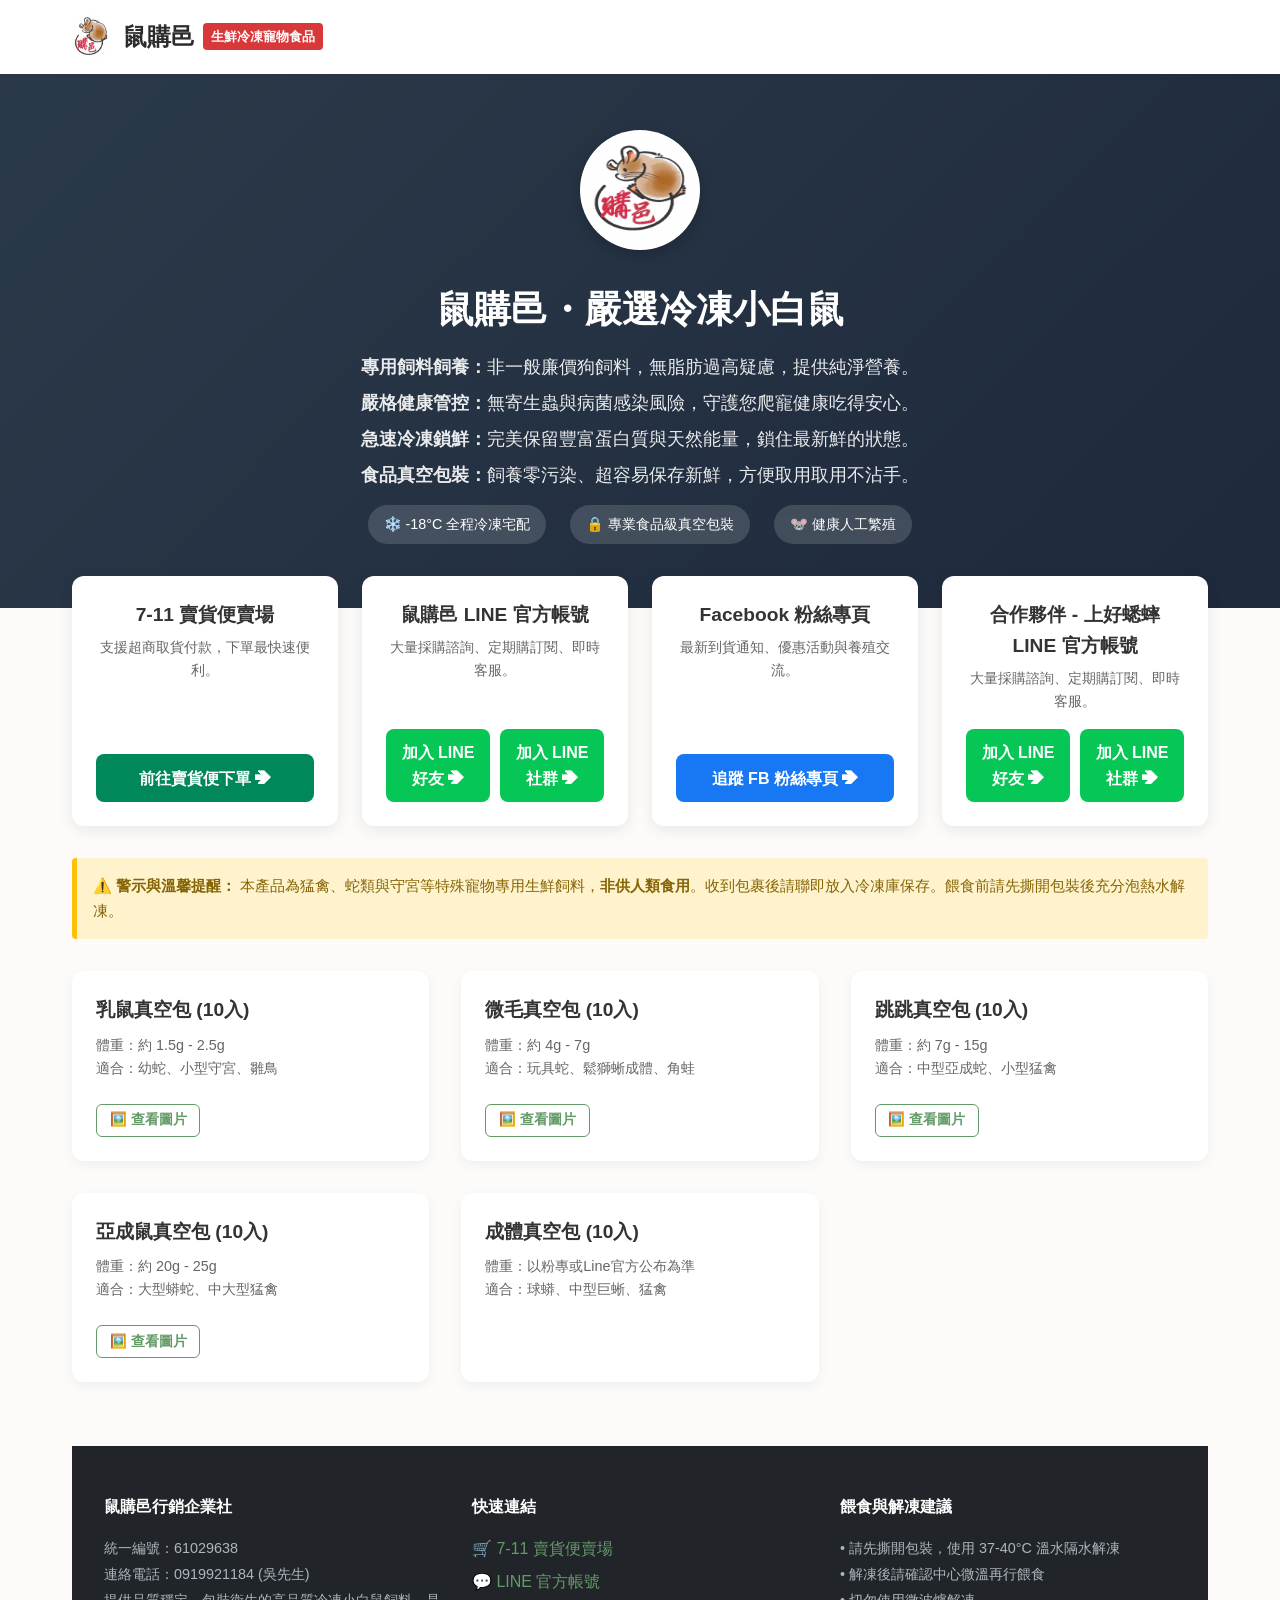
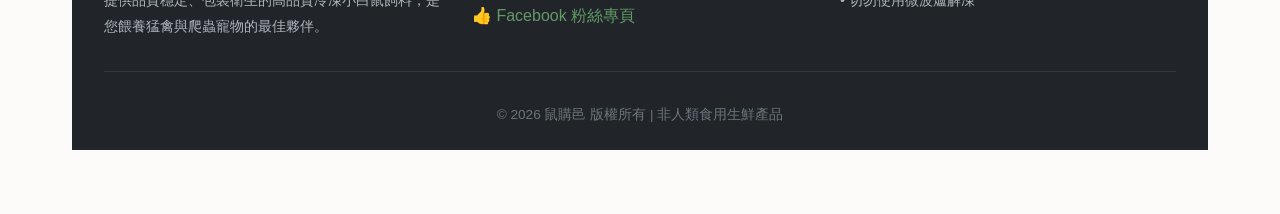
==== commit 7d6d714e: "add img1" ====
--- a/index.html
+++ b/index.html
@@ -144,7 +144,7 @@
   <div class="product-card">
     <div class="product-info">
       <div class="product-title">跳跳真空包 (10入)</div>
-      <div class="product-desc">體重：約 5g - 8g<br>適合：中型亞成蛇、小型猛禽</div>
+      <div class="product-desc">體重：約 7g - 15g<br>適合：中型亞成蛇、小型猛禽</div>
       
       <!-- 查看圖片按鈕 -->
       <button class="btn-view-img" onclick="openImageModal('跳跳真空包', 'img/jump.jpeg')">🖼️ 查看圖片</button>
